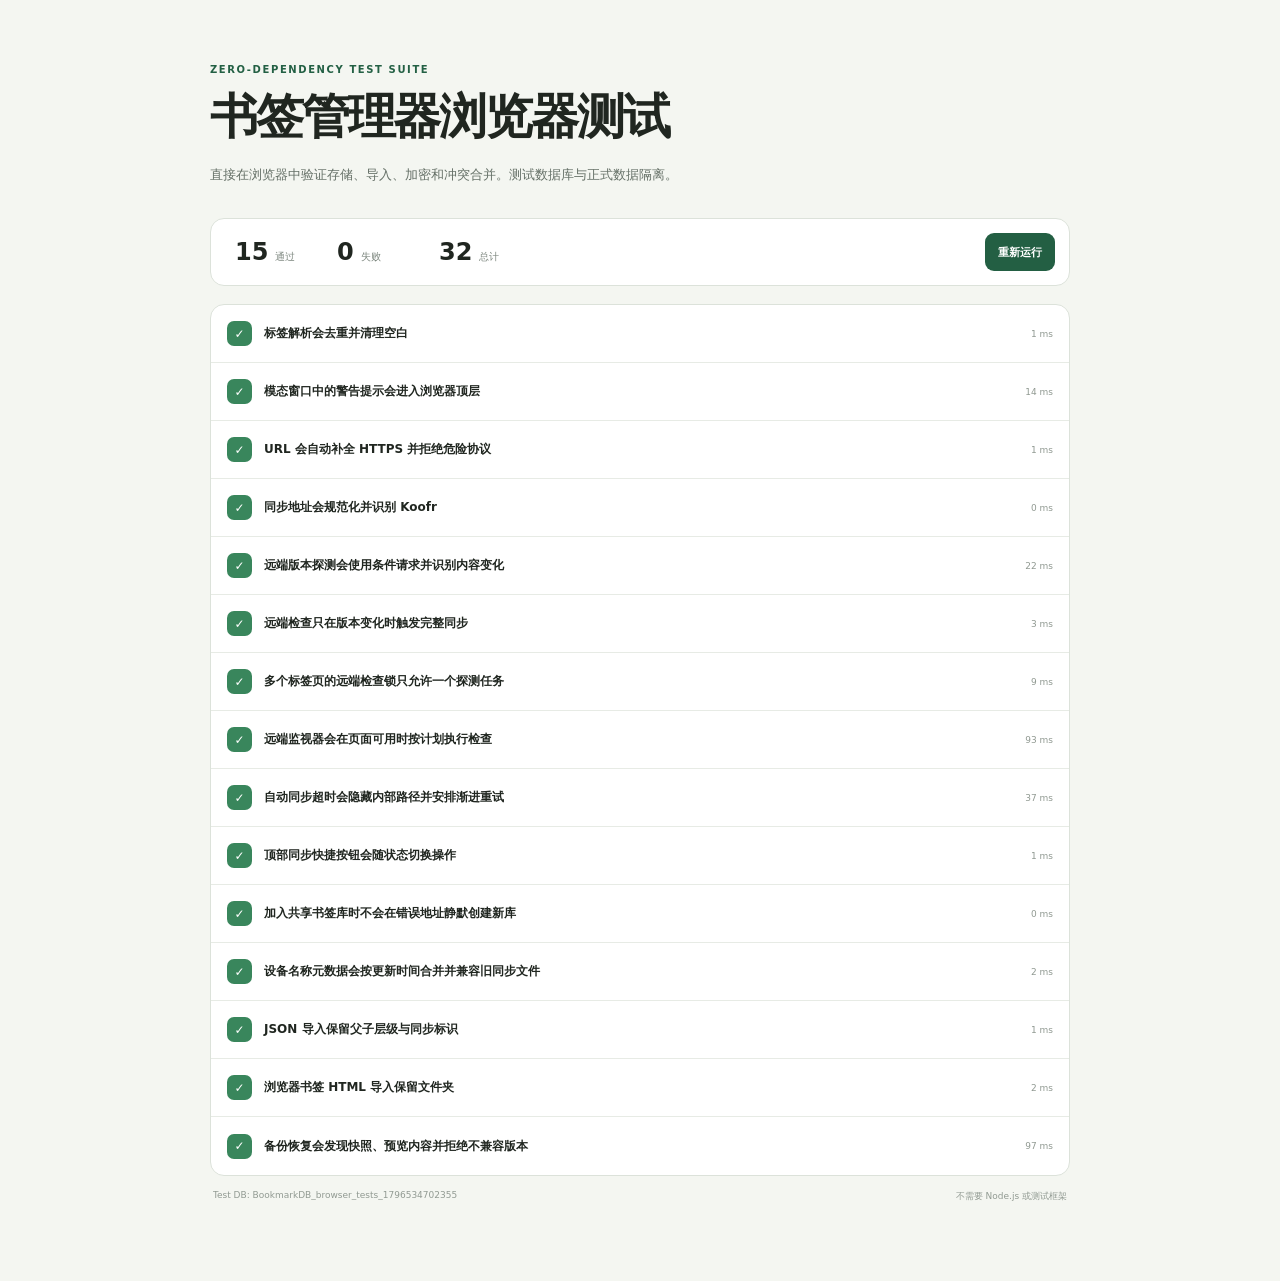
==== tests/index.html @ 53d7b7fb "fix: place shared library action in sync flow" ====
<!doctype html>
<html lang="zh-CN">
<head>
    <meta charset="UTF-8">
    <meta name="viewport" content="width=device-width, initial-scale=1.0">
    <meta name="referrer" content="no-referrer">
    <meta http-equiv="Cache-Control" content="no-cache, no-store, must-revalidate">
    <title>Bookmark Manager · Browser Tests</title>
    <link rel="stylesheet" href="styles.css">
    <script>
        globalThis.BOOKMARK_TEST_DB_NAME = `BookmarkDB_browser_tests_${Date.now()}`;
        globalThis.BOOKMARK_TEST_SYNC_TIMEOUT_MS = 35;
    </script>
    <script src="../js/core/translations.js?v=20260829-36" defer></script>
    <script src="../js/core/config.js?v=20260829-36" defer></script>
    <script src="../js/core/coordination.js?v=20260829-36" defer></script>
    <script src="../js/core/storage.js?v=20260829-36" defer></script>
    <script src="../js/core/utils.js?v=20260829-36" defer></script>
    <script src="../js/sync/backup.js?v=20260829-36" defer></script>
    <script src="../js/sync/local-folder.js?v=20260829-36" defer></script>
    <script src="../js/sync/coordinator.js?v=20260829-36" defer></script>
    <script src="../js/sync/providers.js?v=20260829-36" defer></script>
    <script src="../js/sync/remote-watch.js?v=20260829-36" defer></script>
    <script src="../js/sync/crypto.js?v=20260829-36" defer></script>
    <script src="../js/sync/backup-passphrase.js?v=20260829-36" defer></script>
    <script src="../js/sync/merge.js?v=20260829-36" defer></script>
    <script src="../js/data/transfer.js?v=20260829-36" defer></script>
    <script src="../js/ui/backup-restore.js?v=20260829-36" defer></script>
    <script src="test-runner.js?v=20260829-36" defer></script>
</head>
<body>
    <main class="test-shell">
        <header>
            <p class="eyebrow">ZERO-DEPENDENCY TEST SUITE</p>
            <h1>书签管理器浏览器测试</h1>
            <p>直接在浏览器中验证存储、导入、加密和冲突合并。测试数据库与正式数据隔离。</p>
        </header>

        <section class="summary" aria-live="polite">
            <div><strong id="passed-count">0</strong><span>通过</span></div>
            <div><strong id="failed-count">0</strong><span>失败</span></div>
            <div><strong id="total-count">0</strong><span>总计</span></div>
            <button id="rerun-button" type="button">重新运行</button>
        </section>

        <section class="test-list" id="test-list" aria-label="测试结果">
            <p class="running">正在运行测试…</p>
        </section>

        <footer>
            <span id="test-database-name"></span>
            <span>不需要 Node.js 或测试框架</span>
        </footer>
    </main>
</body>
</html>
---- tests/styles.css ----
:root {
    font-family: Inter, "Segoe UI", "PingFang SC", "Microsoft YaHei", system-ui, sans-serif;
    color: #202620;
    background: #f4f6f1;
    color-scheme: light;
}

* { box-sizing: border-box; }
body { min-width: 320px; min-height: 100vh; margin: 0; background: #f4f6f1; }
button { font: inherit; }

.test-shell {
    width: min(860px, calc(100% - 32px));
    margin: 0 auto;
    padding: 64px 0;
}

header { margin-bottom: 32px; }
.eyebrow { margin: 0 0 10px; color: #236044; font-size: 10px; font-weight: 800; letter-spacing: .16em; }
h1 { margin: 0; font-size: clamp(30px, 5vw, 48px); letter-spacing: -.045em; }
header > p:last-child { max-width: 620px; margin: 15px 0 0; color: #657067; font-size: 13px; line-height: 1.7; }

.summary {
    display: flex;
    align-items: center;
    gap: 10px;
    margin-bottom: 18px;
    padding: 14px;
    background: #fff;
    border: 1px solid #dce2da;
    border-radius: 14px;
}

.summary > div {
    display: flex;
    min-width: 92px;
    align-items: baseline;
    gap: 7px;
    padding: 5px 10px;
}
.summary strong { font-size: 24px; font-weight: 650; font-variant-numeric: tabular-nums; }
.summary span { color: #7d877f; font-size: 10px; }
.summary button {
    min-height: 38px;
    margin-left: auto;
    padding: 8px 13px;
    color: #fff;
    font-size: 11px;
    font-weight: 700;
    background: #235f43;
    border: 0;
    border-radius: 9px;
    cursor: pointer;
}

.test-list {
    overflow: hidden;
    background: #fff;
    border: 1px solid #dce2da;
    border-radius: 14px;
}

.running { margin: 0; padding: 24px; color: #7d877f; font-size: 12px; }
.test-result {
    display: grid;
    grid-template-columns: 26px minmax(0, 1fr) auto;
    align-items: center;
    gap: 11px;
    min-height: 58px;
    padding: 10px 16px;
    border-bottom: 1px solid #e7ebe5;
}
.test-result:last-child { border-bottom: 0; }
.test-icon {
    display: grid;
    width: 25px;
    height: 25px;
    color: #fff;
    font-size: 12px;
    font-weight: 800;
    background: #39865c;
    border-radius: 7px;
    place-items: center;
}
.test-result.failed .test-icon { background: #bc4a4a; }
.test-copy { min-width: 0; }
.test-copy strong { display: block; font-size: 12px; }
.test-copy pre {
    margin: 5px 0 0;
    overflow: auto;
    color: #a33c3c;
    font: 10px/1.5 ui-monospace, Consolas, monospace;
    white-space: pre-wrap;
}
.test-duration { color: #909991; font-size: 9px; font-variant-numeric: tabular-nums; }

footer { display: flex; justify-content: space-between; gap: 15px; padding: 14px 3px; color: #919a92; font-size: 9px; }
footer span:first-child { overflow: hidden; text-overflow: ellipsis; white-space: nowrap; }

@media (max-width: 560px) {
    .test-shell { width: min(100% - 20px, 860px); padding: 32px 0; }
    .summary { flex-wrap: wrap; }
    .summary > div { min-width: 65px; padding-inline: 5px; }
    .summary button { width: 100%; margin: 4px 0 0; }
    .test-result { grid-template-columns: 26px minmax(0, 1fr); }
    .test-duration { grid-column: 2; }
    footer { flex-direction: column; }
}
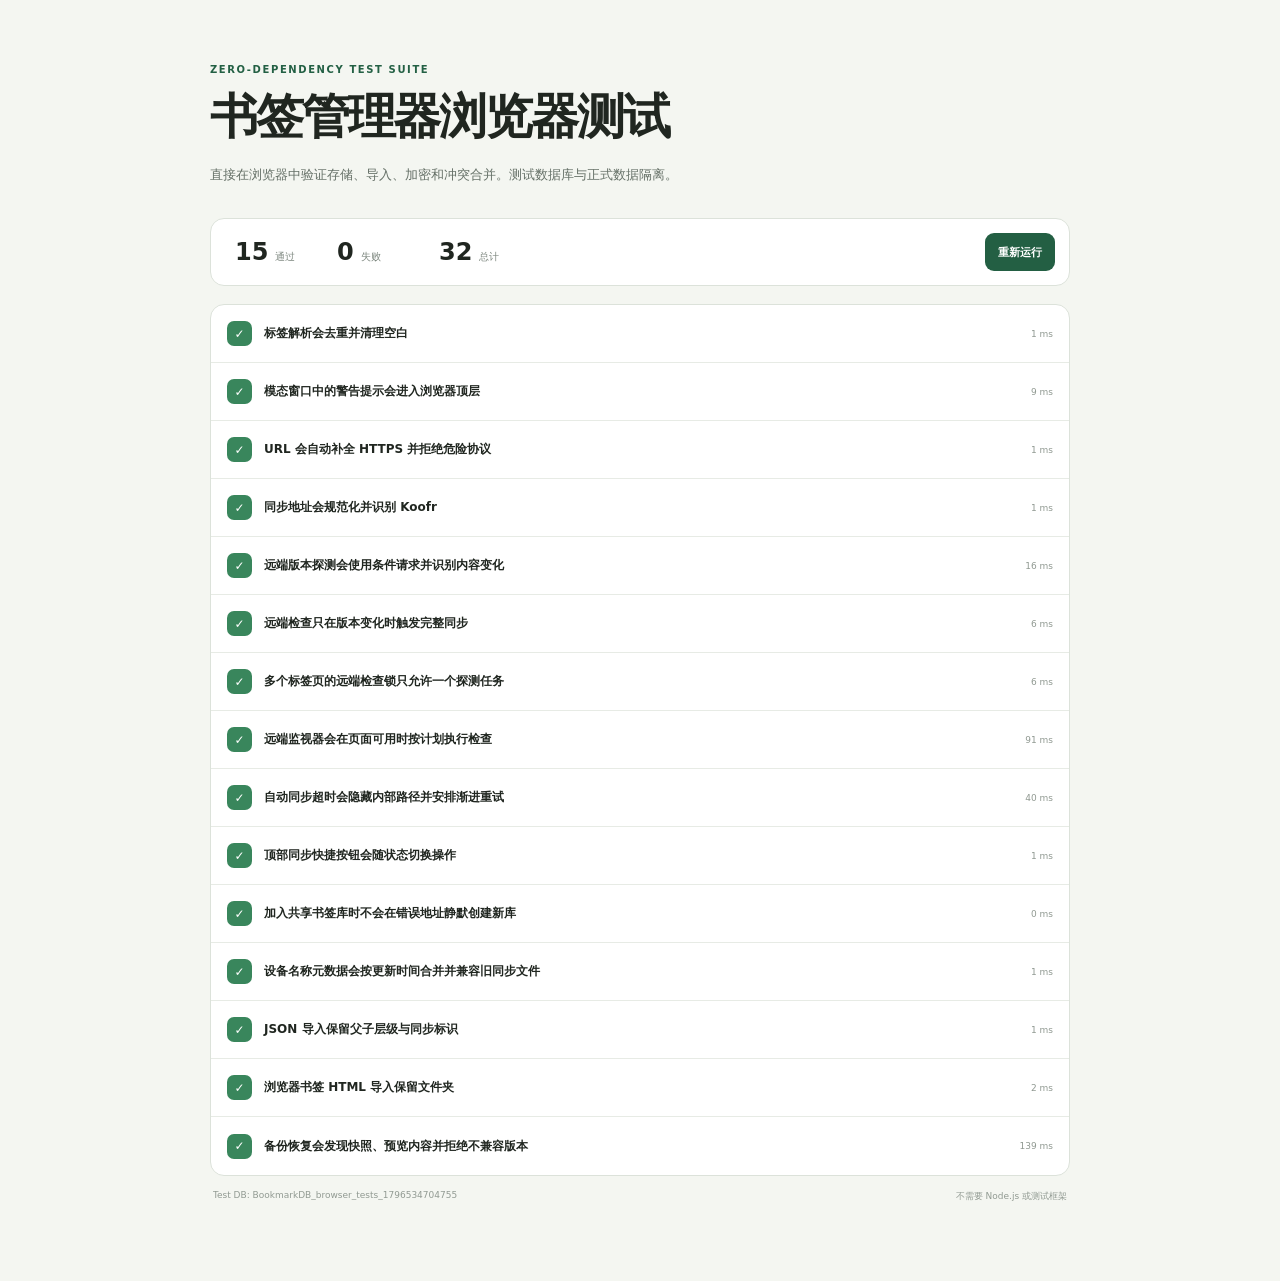
==== commit 44f7a7cf: "fix: keep shared library action discoverable" ====
--- a/tests/index.html
+++ b/tests/index.html
@@ -11,22 +11,22 @@
         globalThis.BOOKMARK_TEST_DB_NAME = `BookmarkDB_browser_tests_${Date.now()}`;
         globalThis.BOOKMARK_TEST_SYNC_TIMEOUT_MS = 35;
     </script>
-    <script src="../js/core/translations.js?v=20260829-36" defer></script>
-    <script src="../js/core/config.js?v=20260829-36" defer></script>
-    <script src="../js/core/coordination.js?v=20260829-36" defer></script>
-    <script src="../js/core/storage.js?v=20260829-36" defer></script>
-    <script src="../js/core/utils.js?v=20260829-36" defer></script>
-    <script src="../js/sync/backup.js?v=20260829-36" defer></script>
-    <script src="../js/sync/local-folder.js?v=20260829-36" defer></script>
-    <script src="../js/sync/coordinator.js?v=20260829-36" defer></script>
-    <script src="../js/sync/providers.js?v=20260829-36" defer></script>
-    <script src="../js/sync/remote-watch.js?v=20260829-36" defer></script>
-    <script src="../js/sync/crypto.js?v=20260829-36" defer></script>
-    <script src="../js/sync/backup-passphrase.js?v=20260829-36" defer></script>
-    <script src="../js/sync/merge.js?v=20260829-36" defer></script>
-    <script src="../js/data/transfer.js?v=20260829-36" defer></script>
-    <script src="../js/ui/backup-restore.js?v=20260829-36" defer></script>
-    <script src="test-runner.js?v=20260829-36" defer></script>
+    <script src="../js/core/translations.js?v=20260829-37" defer></script>
+    <script src="../js/core/config.js?v=20260829-37" defer></script>
+    <script src="../js/core/coordination.js?v=20260829-37" defer></script>
+    <script src="../js/core/storage.js?v=20260829-37" defer></script>
+    <script src="../js/core/utils.js?v=20260829-37" defer></script>
+    <script src="../js/sync/backup.js?v=20260829-37" defer></script>
+    <script src="../js/sync/local-folder.js?v=20260829-37" defer></script>
+    <script src="../js/sync/coordinator.js?v=20260829-37" defer></script>
+    <script src="../js/sync/providers.js?v=20260829-37" defer></script>
+    <script src="../js/sync/remote-watch.js?v=20260829-37" defer></script>
+    <script src="../js/sync/crypto.js?v=20260829-37" defer></script>
+    <script src="../js/sync/backup-passphrase.js?v=20260829-37" defer></script>
+    <script src="../js/sync/merge.js?v=20260829-37" defer></script>
+    <script src="../js/data/transfer.js?v=20260829-37" defer></script>
+    <script src="../js/ui/backup-restore.js?v=20260829-37" defer></script>
+    <script src="test-runner.js?v=20260829-37" defer></script>
 </head>
 <body>
     <main class="test-shell">
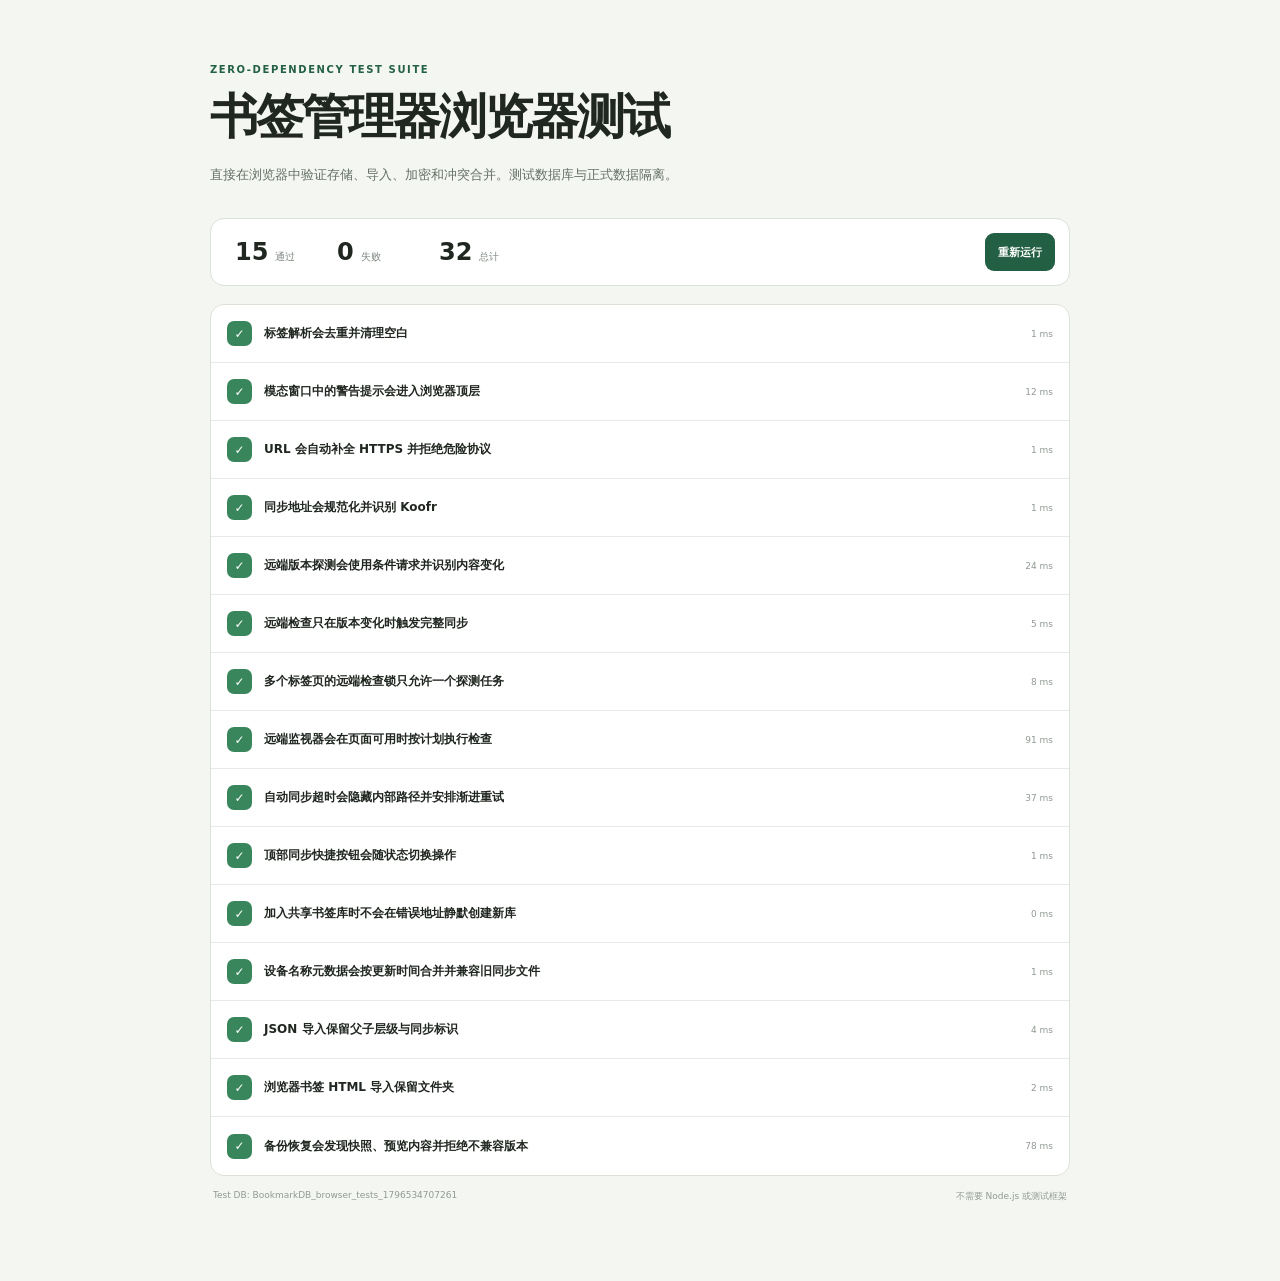
==== commit d6c19d62: "fix: prevent ambiguous shared library switching" ====
--- a/tests/index.html
+++ b/tests/index.html
@@ -11,22 +11,22 @@
         globalThis.BOOKMARK_TEST_DB_NAME = `BookmarkDB_browser_tests_${Date.now()}`;
         globalThis.BOOKMARK_TEST_SYNC_TIMEOUT_MS = 35;
     </script>
-    <script src="../js/core/translations.js?v=20260829-37" defer></script>
-    <script src="../js/core/config.js?v=20260829-37" defer></script>
-    <script src="../js/core/coordination.js?v=20260829-37" defer></script>
-    <script src="../js/core/storage.js?v=20260829-37" defer></script>
-    <script src="../js/core/utils.js?v=20260829-37" defer></script>
-    <script src="../js/sync/backup.js?v=20260829-37" defer></script>
-    <script src="../js/sync/local-folder.js?v=20260829-37" defer></script>
-    <script src="../js/sync/coordinator.js?v=20260829-37" defer></script>
-    <script src="../js/sync/providers.js?v=20260829-37" defer></script>
-    <script src="../js/sync/remote-watch.js?v=20260829-37" defer></script>
-    <script src="../js/sync/crypto.js?v=20260829-37" defer></script>
-    <script src="../js/sync/backup-passphrase.js?v=20260829-37" defer></script>
-    <script src="../js/sync/merge.js?v=20260829-37" defer></script>
-    <script src="../js/data/transfer.js?v=20260829-37" defer></script>
-    <script src="../js/ui/backup-restore.js?v=20260829-37" defer></script>
-    <script src="test-runner.js?v=20260829-37" defer></script>
+    <script src="../js/core/translations.js?v=20260829-38" defer></script>
+    <script src="../js/core/config.js?v=20260829-38" defer></script>
+    <script src="../js/core/coordination.js?v=20260829-38" defer></script>
+    <script src="../js/core/storage.js?v=20260829-38" defer></script>
+    <script src="../js/core/utils.js?v=20260829-38" defer></script>
+    <script src="../js/sync/backup.js?v=20260829-38" defer></script>
+    <script src="../js/sync/local-folder.js?v=20260829-38" defer></script>
+    <script src="../js/sync/coordinator.js?v=20260829-38" defer></script>
+    <script src="../js/sync/providers.js?v=20260829-38" defer></script>
+    <script src="../js/sync/remote-watch.js?v=20260829-38" defer></script>
+    <script src="../js/sync/crypto.js?v=20260829-38" defer></script>
+    <script src="../js/sync/backup-passphrase.js?v=20260829-38" defer></script>
+    <script src="../js/sync/merge.js?v=20260829-38" defer></script>
+    <script src="../js/data/transfer.js?v=20260829-38" defer></script>
+    <script src="../js/ui/backup-restore.js?v=20260829-38" defer></script>
+    <script src="test-runner.js?v=20260829-38" defer></script>
 </head>
 <body>
     <main class="test-shell">
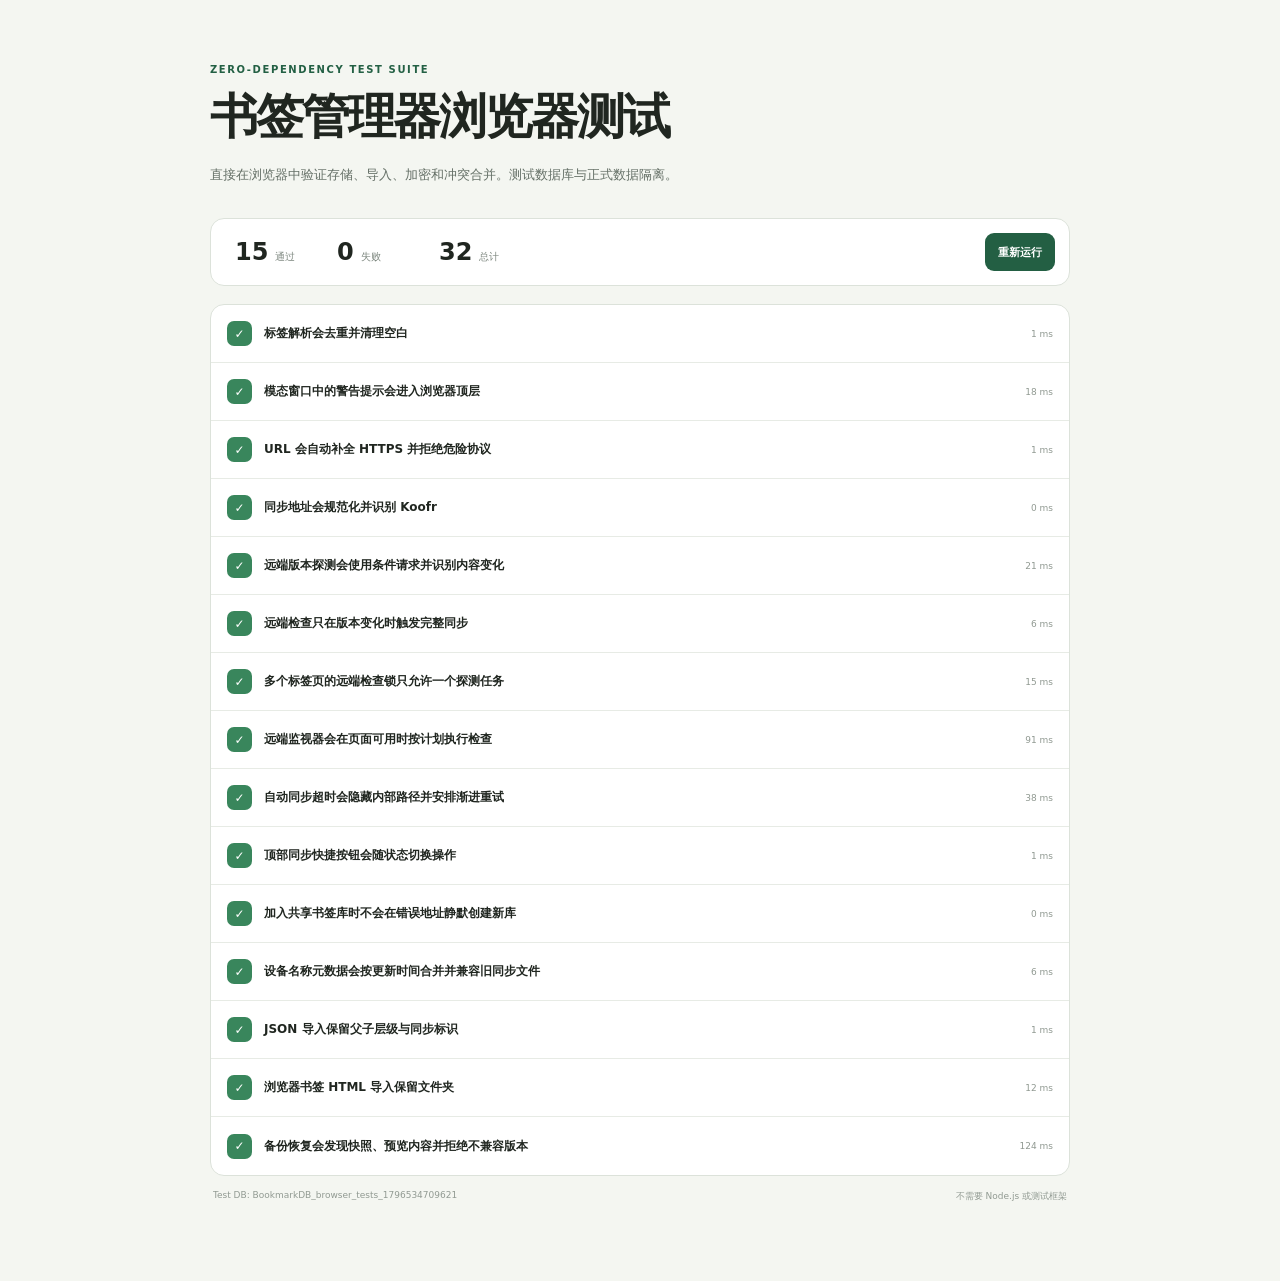
==== commit 67001652: "fix: refresh help content and readability" ====
--- a/tests/index.html
+++ b/tests/index.html
@@ -11,22 +11,22 @@
         globalThis.BOOKMARK_TEST_DB_NAME = `BookmarkDB_browser_tests_${Date.now()}`;
         globalThis.BOOKMARK_TEST_SYNC_TIMEOUT_MS = 35;
     </script>
-    <script src="../js/core/translations.js?v=20260829-38" defer></script>
-    <script src="../js/core/config.js?v=20260829-38" defer></script>
-    <script src="../js/core/coordination.js?v=20260829-38" defer></script>
-    <script src="../js/core/storage.js?v=20260829-38" defer></script>
-    <script src="../js/core/utils.js?v=20260829-38" defer></script>
-    <script src="../js/sync/backup.js?v=20260829-38" defer></script>
-    <script src="../js/sync/local-folder.js?v=20260829-38" defer></script>
-    <script src="../js/sync/coordinator.js?v=20260829-38" defer></script>
-    <script src="../js/sync/providers.js?v=20260829-38" defer></script>
-    <script src="../js/sync/remote-watch.js?v=20260829-38" defer></script>
-    <script src="../js/sync/crypto.js?v=20260829-38" defer></script>
-    <script src="../js/sync/backup-passphrase.js?v=20260829-38" defer></script>
-    <script src="../js/sync/merge.js?v=20260829-38" defer></script>
-    <script src="../js/data/transfer.js?v=20260829-38" defer></script>
-    <script src="../js/ui/backup-restore.js?v=20260829-38" defer></script>
-    <script src="test-runner.js?v=20260829-38" defer></script>
+    <script src="../js/core/translations.js?v=20260829-39" defer></script>
+    <script src="../js/core/config.js?v=20260829-39" defer></script>
+    <script src="../js/core/coordination.js?v=20260829-39" defer></script>
+    <script src="../js/core/storage.js?v=20260829-39" defer></script>
+    <script src="../js/core/utils.js?v=20260829-39" defer></script>
+    <script src="../js/sync/backup.js?v=20260829-39" defer></script>
+    <script src="../js/sync/local-folder.js?v=20260829-39" defer></script>
+    <script src="../js/sync/coordinator.js?v=20260829-39" defer></script>
+    <script src="../js/sync/providers.js?v=20260829-39" defer></script>
+    <script src="../js/sync/remote-watch.js?v=20260829-39" defer></script>
+    <script src="../js/sync/crypto.js?v=20260829-39" defer></script>
+    <script src="../js/sync/backup-passphrase.js?v=20260829-39" defer></script>
+    <script src="../js/sync/merge.js?v=20260829-39" defer></script>
+    <script src="../js/data/transfer.js?v=20260829-39" defer></script>
+    <script src="../js/ui/backup-restore.js?v=20260829-39" defer></script>
+    <script src="test-runner.js?v=20260829-39" defer></script>
 </head>
 <body>
     <main class="test-shell">
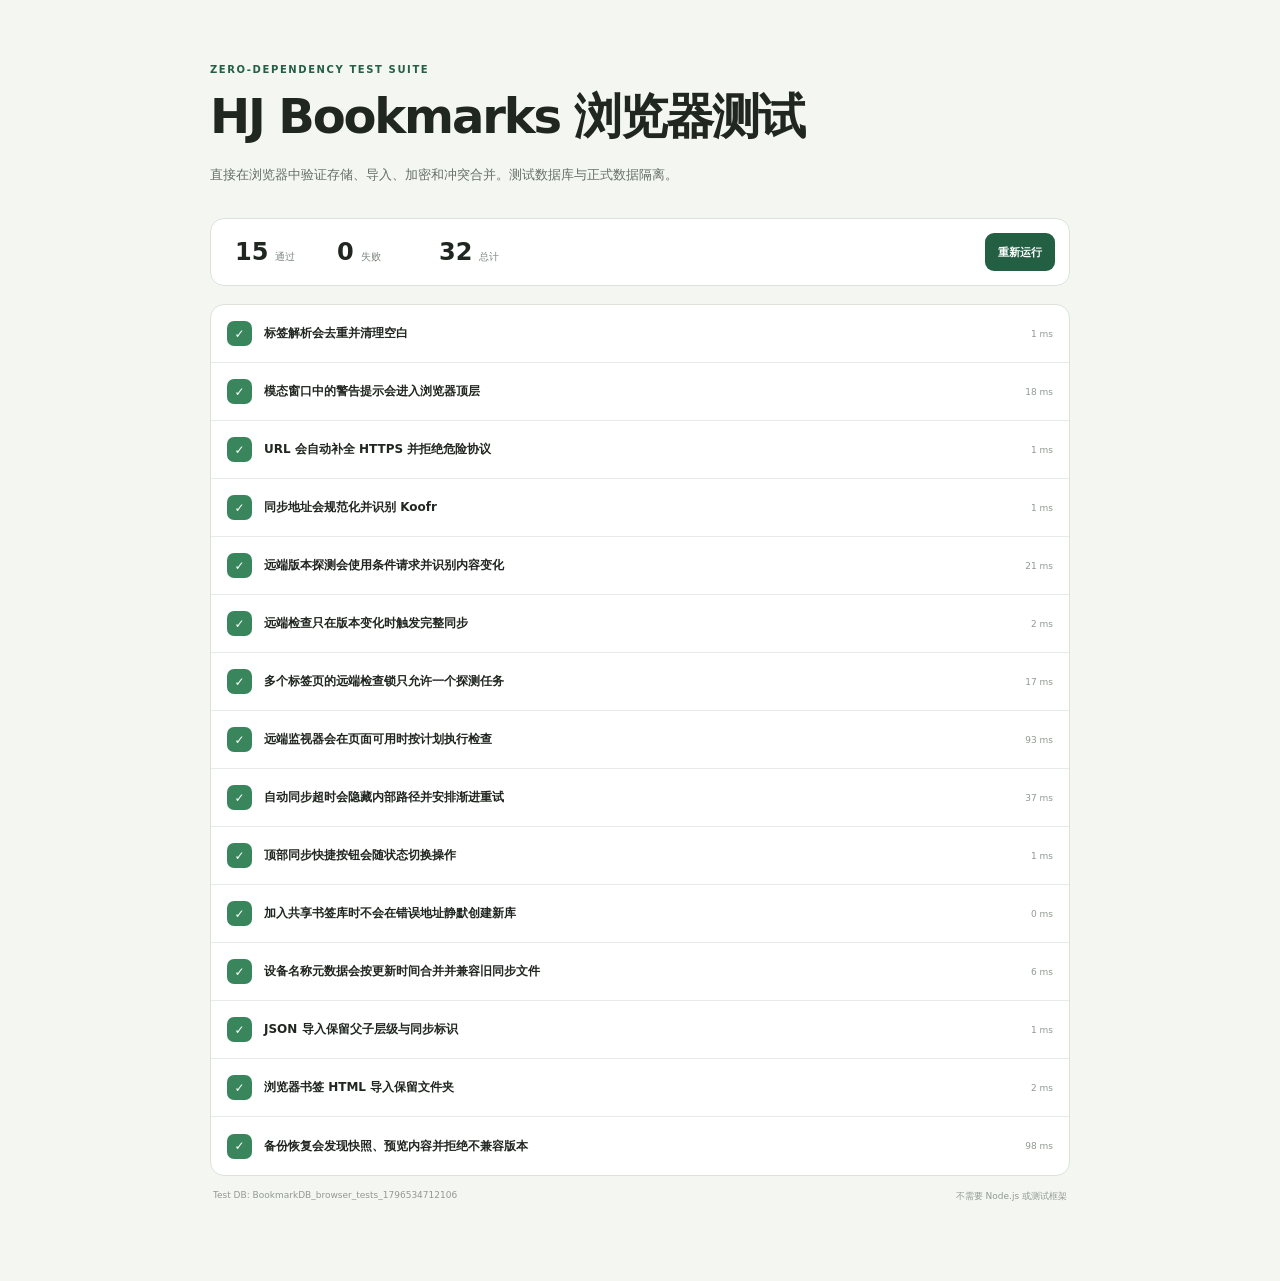
==== commit ed8bf18d: "chore: adopt HJ Bookmarks branding and MIT license" ====
--- a/tests/index.html
+++ b/tests/index.html
@@ -5,34 +5,34 @@
     <meta name="viewport" content="width=device-width, initial-scale=1.0">
     <meta name="referrer" content="no-referrer">
     <meta http-equiv="Cache-Control" content="no-cache, no-store, must-revalidate">
-    <title>Bookmark Manager · Browser Tests</title>
+    <title>HJ Bookmarks · Browser Tests</title>
     <link rel="stylesheet" href="styles.css">
     <script>
         globalThis.BOOKMARK_TEST_DB_NAME = `BookmarkDB_browser_tests_${Date.now()}`;
         globalThis.BOOKMARK_TEST_SYNC_TIMEOUT_MS = 35;
     </script>
-    <script src="../js/core/translations.js?v=20260829-39" defer></script>
-    <script src="../js/core/config.js?v=20260829-39" defer></script>
-    <script src="../js/core/coordination.js?v=20260829-39" defer></script>
-    <script src="../js/core/storage.js?v=20260829-39" defer></script>
-    <script src="../js/core/utils.js?v=20260829-39" defer></script>
-    <script src="../js/sync/backup.js?v=20260829-39" defer></script>
-    <script src="../js/sync/local-folder.js?v=20260829-39" defer></script>
-    <script src="../js/sync/coordinator.js?v=20260829-39" defer></script>
-    <script src="../js/sync/providers.js?v=20260829-39" defer></script>
-    <script src="../js/sync/remote-watch.js?v=20260829-39" defer></script>
-    <script src="../js/sync/crypto.js?v=20260829-39" defer></script>
-    <script src="../js/sync/backup-passphrase.js?v=20260829-39" defer></script>
-    <script src="../js/sync/merge.js?v=20260829-39" defer></script>
-    <script src="../js/data/transfer.js?v=20260829-39" defer></script>
-    <script src="../js/ui/backup-restore.js?v=20260829-39" defer></script>
-    <script src="test-runner.js?v=20260829-39" defer></script>
+    <script src="../js/core/translations.js?v=20260829-40" defer></script>
+    <script src="../js/core/config.js?v=20260829-40" defer></script>
+    <script src="../js/core/coordination.js?v=20260829-40" defer></script>
+    <script src="../js/core/storage.js?v=20260829-40" defer></script>
+    <script src="../js/core/utils.js?v=20260829-40" defer></script>
+    <script src="../js/sync/backup.js?v=20260829-40" defer></script>
+    <script src="../js/sync/local-folder.js?v=20260829-40" defer></script>
+    <script src="../js/sync/coordinator.js?v=20260829-40" defer></script>
+    <script src="../js/sync/providers.js?v=20260829-40" defer></script>
+    <script src="../js/sync/remote-watch.js?v=20260829-40" defer></script>
+    <script src="../js/sync/crypto.js?v=20260829-40" defer></script>
+    <script src="../js/sync/backup-passphrase.js?v=20260829-40" defer></script>
+    <script src="../js/sync/merge.js?v=20260829-40" defer></script>
+    <script src="../js/data/transfer.js?v=20260829-40" defer></script>
+    <script src="../js/ui/backup-restore.js?v=20260829-40" defer></script>
+    <script src="test-runner.js?v=20260829-40" defer></script>
 </head>
 <body>
     <main class="test-shell">
         <header>
             <p class="eyebrow">ZERO-DEPENDENCY TEST SUITE</p>
-            <h1>书签管理器浏览器测试</h1>
+            <h1>HJ Bookmarks 浏览器测试</h1>
             <p>直接在浏览器中验证存储、导入、加密和冲突合并。测试数据库与正式数据隔离。</p>
         </header>
 
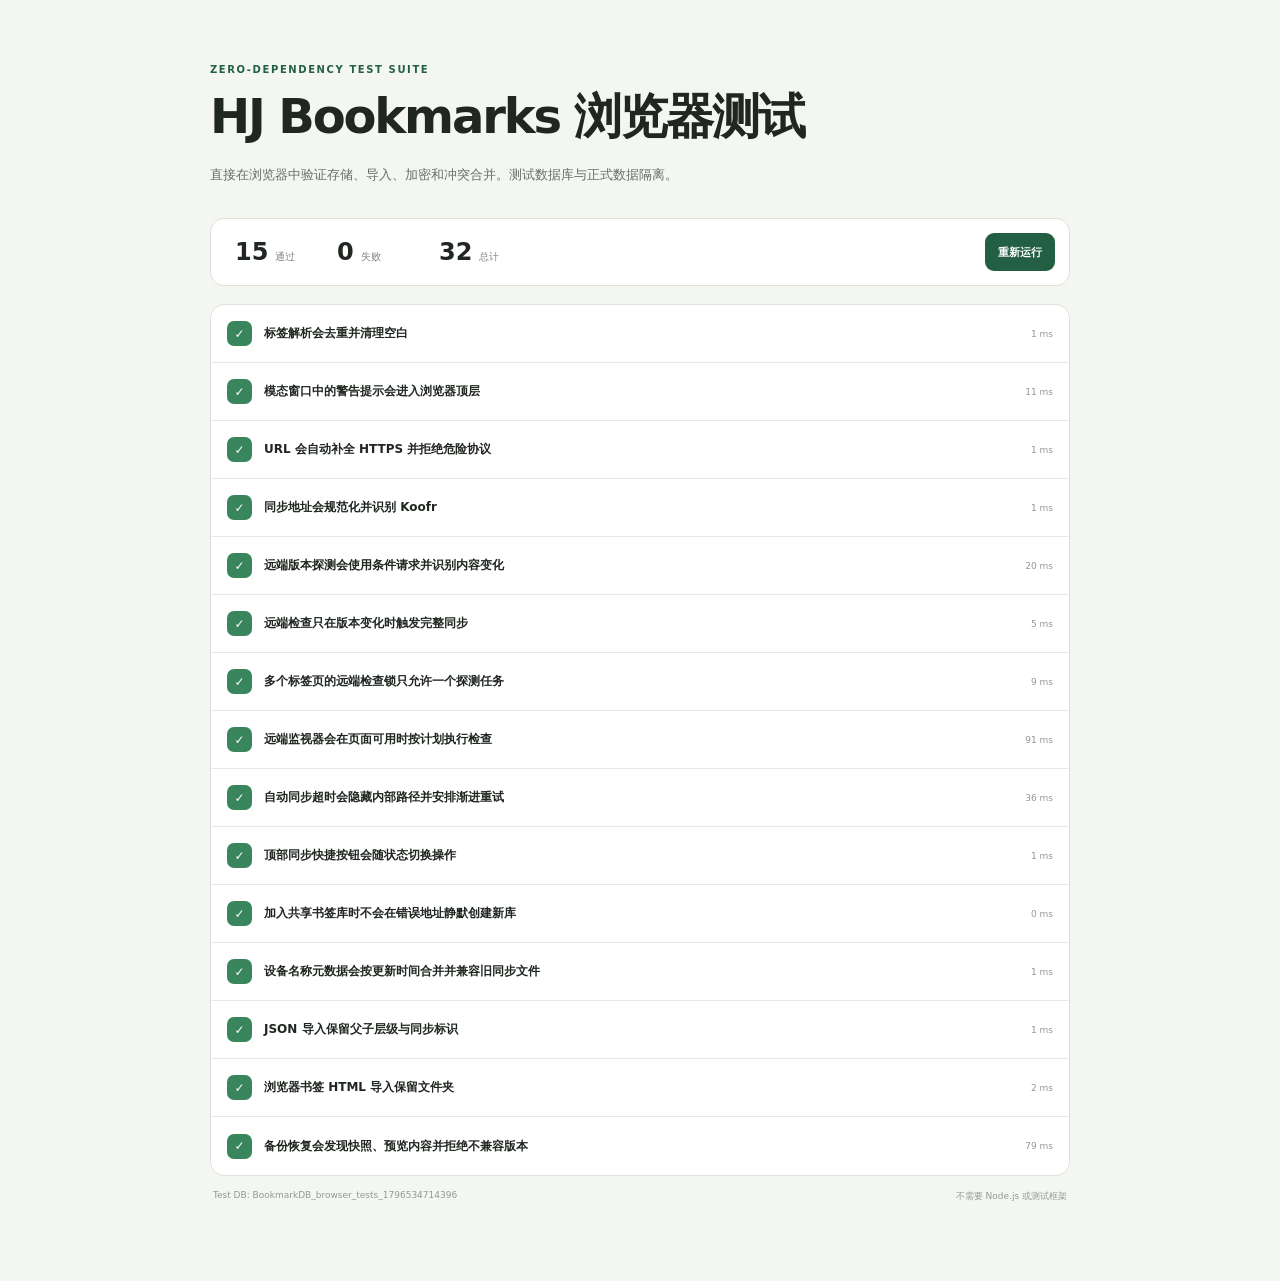
==== commit 5c2d030d: "docs: use only generic Koofr addresses" ====
--- a/tests/index.html
+++ b/tests/index.html
@@ -11,22 +11,22 @@
         globalThis.BOOKMARK_TEST_DB_NAME = `BookmarkDB_browser_tests_${Date.now()}`;
         globalThis.BOOKMARK_TEST_SYNC_TIMEOUT_MS = 35;
     </script>
-    <script src="../js/core/translations.js?v=20260829-40" defer></script>
-    <script src="../js/core/config.js?v=20260829-40" defer></script>
-    <script src="../js/core/coordination.js?v=20260829-40" defer></script>
-    <script src="../js/core/storage.js?v=20260829-40" defer></script>
-    <script src="../js/core/utils.js?v=20260829-40" defer></script>
-    <script src="../js/sync/backup.js?v=20260829-40" defer></script>
-    <script src="../js/sync/local-folder.js?v=20260829-40" defer></script>
-    <script src="../js/sync/coordinator.js?v=20260829-40" defer></script>
-    <script src="../js/sync/providers.js?v=20260829-40" defer></script>
-    <script src="../js/sync/remote-watch.js?v=20260829-40" defer></script>
-    <script src="../js/sync/crypto.js?v=20260829-40" defer></script>
-    <script src="../js/sync/backup-passphrase.js?v=20260829-40" defer></script>
-    <script src="../js/sync/merge.js?v=20260829-40" defer></script>
-    <script src="../js/data/transfer.js?v=20260829-40" defer></script>
-    <script src="../js/ui/backup-restore.js?v=20260829-40" defer></script>
-    <script src="test-runner.js?v=20260829-40" defer></script>
+    <script src="../js/core/translations.js?v=20260829-41" defer></script>
+    <script src="../js/core/config.js?v=20260829-41" defer></script>
+    <script src="../js/core/coordination.js?v=20260829-41" defer></script>
+    <script src="../js/core/storage.js?v=20260829-41" defer></script>
+    <script src="../js/core/utils.js?v=20260829-41" defer></script>
+    <script src="../js/sync/backup.js?v=20260829-41" defer></script>
+    <script src="../js/sync/local-folder.js?v=20260829-41" defer></script>
+    <script src="../js/sync/coordinator.js?v=20260829-41" defer></script>
+    <script src="../js/sync/providers.js?v=20260829-41" defer></script>
+    <script src="../js/sync/remote-watch.js?v=20260829-41" defer></script>
+    <script src="../js/sync/crypto.js?v=20260829-41" defer></script>
+    <script src="../js/sync/backup-passphrase.js?v=20260829-41" defer></script>
+    <script src="../js/sync/merge.js?v=20260829-41" defer></script>
+    <script src="../js/data/transfer.js?v=20260829-41" defer></script>
+    <script src="../js/ui/backup-restore.js?v=20260829-41" defer></script>
+    <script src="test-runner.js?v=20260829-41" defer></script>
 </head>
 <body>
     <main class="test-shell">
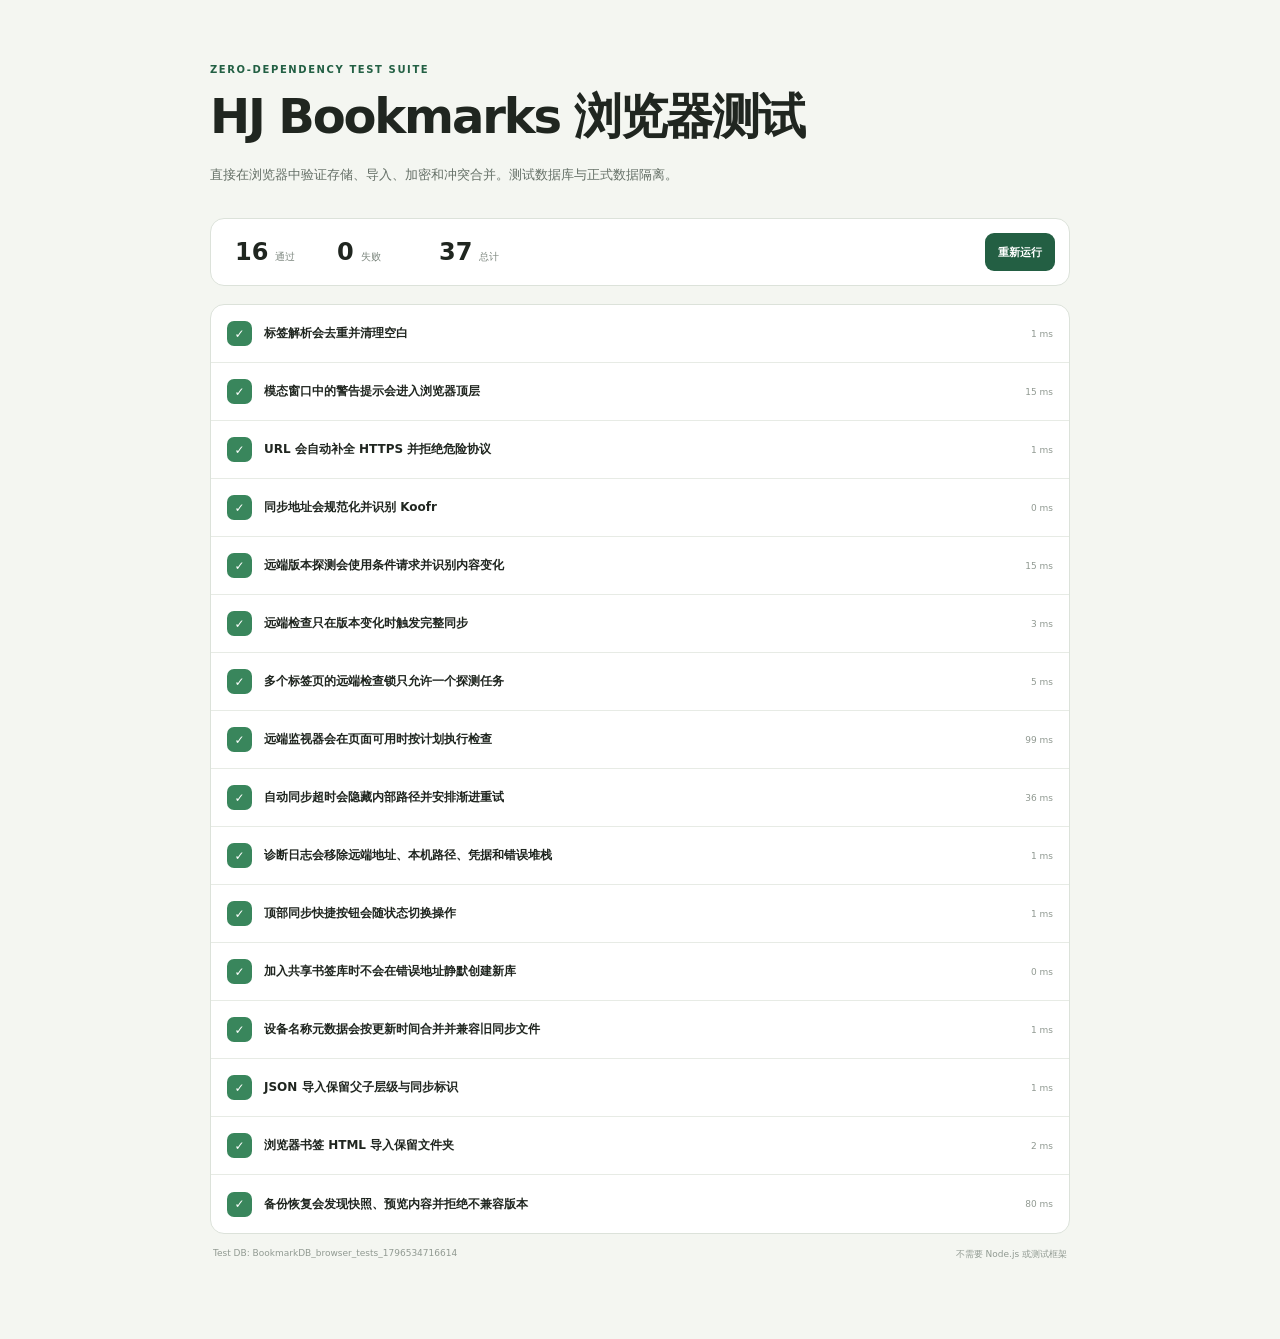
==== commit 4f768a52: "feat: add privacy audit safeguards" ====
--- a/tests/index.html
+++ b/tests/index.html
@@ -11,22 +11,22 @@
         globalThis.BOOKMARK_TEST_DB_NAME = `BookmarkDB_browser_tests_${Date.now()}`;
         globalThis.BOOKMARK_TEST_SYNC_TIMEOUT_MS = 35;
     </script>
-    <script src="../js/core/translations.js?v=20260829-41" defer></script>
-    <script src="../js/core/config.js?v=20260829-41" defer></script>
-    <script src="../js/core/coordination.js?v=20260829-41" defer></script>
-    <script src="../js/core/storage.js?v=20260829-41" defer></script>
-    <script src="../js/core/utils.js?v=20260829-41" defer></script>
-    <script src="../js/sync/backup.js?v=20260829-41" defer></script>
-    <script src="../js/sync/local-folder.js?v=20260829-41" defer></script>
-    <script src="../js/sync/coordinator.js?v=20260829-41" defer></script>
-    <script src="../js/sync/providers.js?v=20260829-41" defer></script>
-    <script src="../js/sync/remote-watch.js?v=20260829-41" defer></script>
-    <script src="../js/sync/crypto.js?v=20260829-41" defer></script>
-    <script src="../js/sync/backup-passphrase.js?v=20260829-41" defer></script>
-    <script src="../js/sync/merge.js?v=20260829-41" defer></script>
-    <script src="../js/data/transfer.js?v=20260829-41" defer></script>
-    <script src="../js/ui/backup-restore.js?v=20260829-41" defer></script>
-    <script src="test-runner.js?v=20260829-41" defer></script>
+    <script src="../js/core/translations.js?v=20260829-42" defer></script>
+    <script src="../js/core/config.js?v=20260829-42" defer></script>
+    <script src="../js/core/coordination.js?v=20260829-42" defer></script>
+    <script src="../js/core/storage.js?v=20260829-42" defer></script>
+    <script src="../js/core/utils.js?v=20260829-42" defer></script>
+    <script src="../js/sync/backup.js?v=20260829-42" defer></script>
+    <script src="../js/sync/local-folder.js?v=20260829-42" defer></script>
+    <script src="../js/sync/coordinator.js?v=20260829-42" defer></script>
+    <script src="../js/sync/providers.js?v=20260829-42" defer></script>
+    <script src="../js/sync/remote-watch.js?v=20260829-42" defer></script>
+    <script src="../js/sync/crypto.js?v=20260829-42" defer></script>
+    <script src="../js/sync/backup-passphrase.js?v=20260829-42" defer></script>
+    <script src="../js/sync/merge.js?v=20260829-42" defer></script>
+    <script src="../js/data/transfer.js?v=20260829-42" defer></script>
+    <script src="../js/ui/backup-restore.js?v=20260829-42" defer></script>
+    <script src="test-runner.js?v=20260829-42" defer></script>
 </head>
 <body>
     <main class="test-shell">
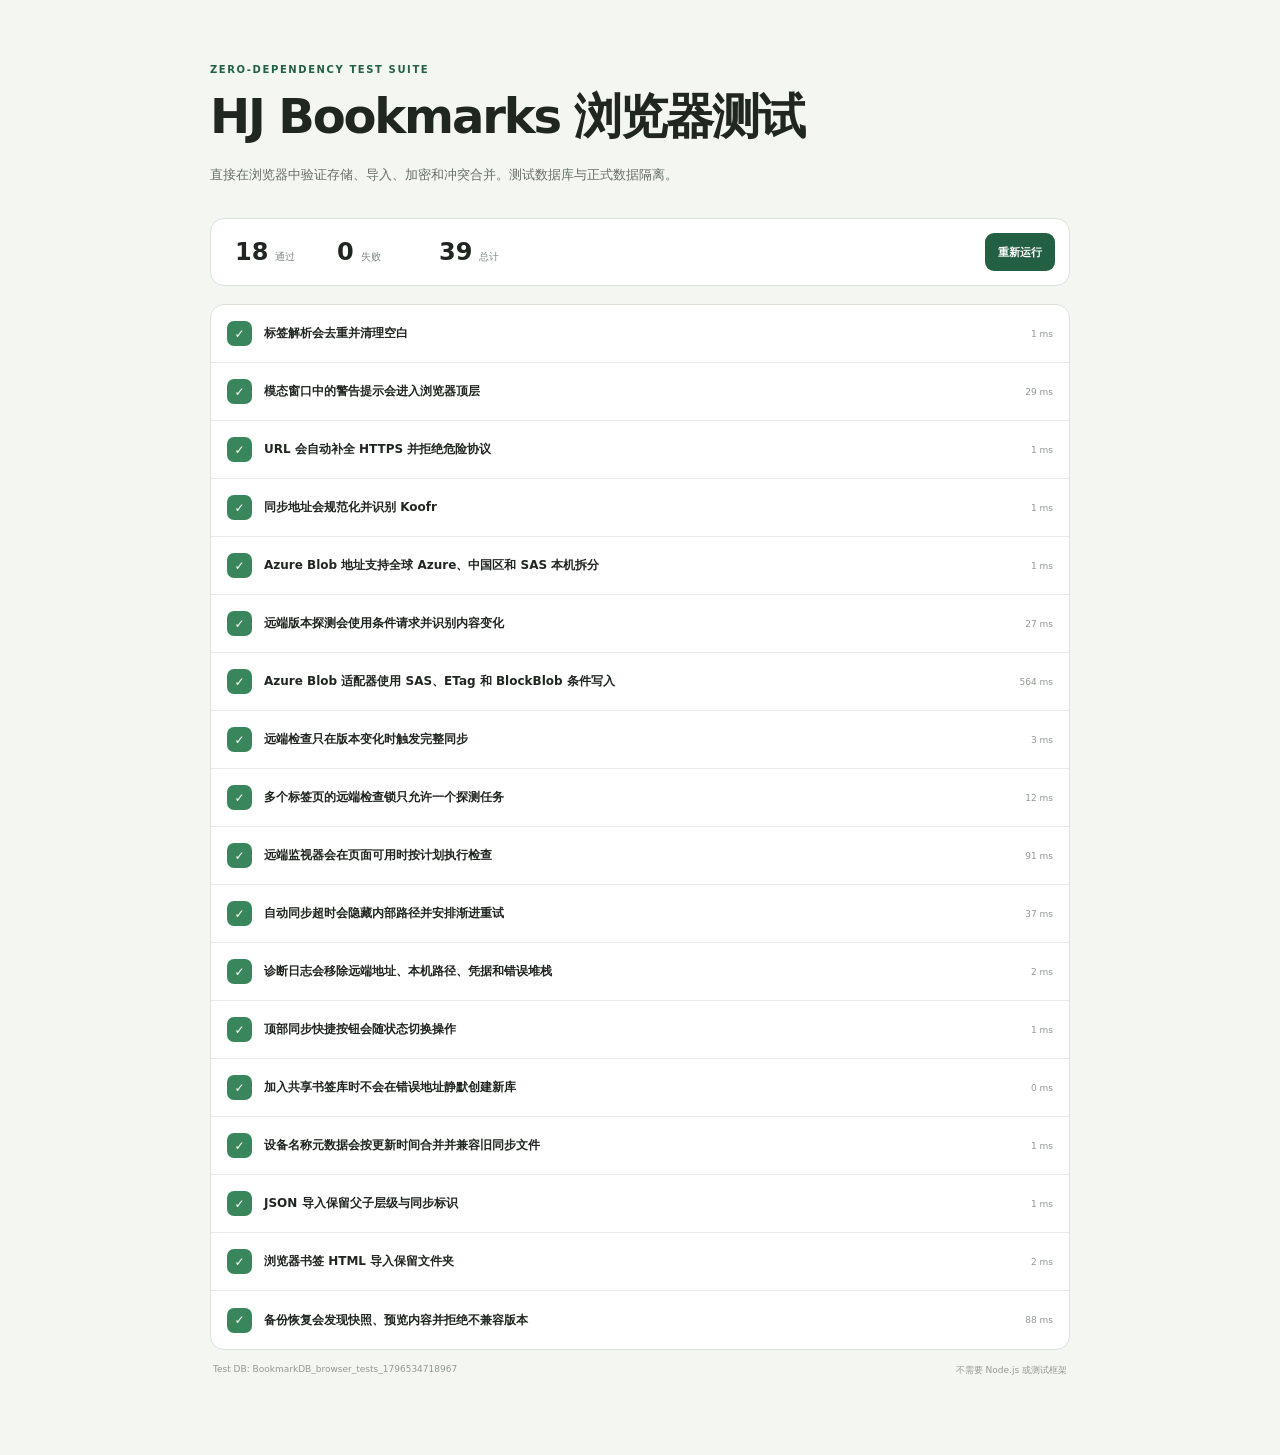
==== commit a4dfeb52: "feat: add Azure Blob sync for global and China clouds" ====
--- a/tests/index.html
+++ b/tests/index.html
@@ -11,22 +11,22 @@
         globalThis.BOOKMARK_TEST_DB_NAME = `BookmarkDB_browser_tests_${Date.now()}`;
         globalThis.BOOKMARK_TEST_SYNC_TIMEOUT_MS = 35;
     </script>
-    <script src="../js/core/translations.js?v=20260829-42" defer></script>
-    <script src="../js/core/config.js?v=20260829-42" defer></script>
-    <script src="../js/core/coordination.js?v=20260829-42" defer></script>
-    <script src="../js/core/storage.js?v=20260829-42" defer></script>
-    <script src="../js/core/utils.js?v=20260829-42" defer></script>
-    <script src="../js/sync/backup.js?v=20260829-42" defer></script>
-    <script src="../js/sync/local-folder.js?v=20260829-42" defer></script>
-    <script src="../js/sync/coordinator.js?v=20260829-42" defer></script>
-    <script src="../js/sync/providers.js?v=20260829-42" defer></script>
-    <script src="../js/sync/remote-watch.js?v=20260829-42" defer></script>
-    <script src="../js/sync/crypto.js?v=20260829-42" defer></script>
-    <script src="../js/sync/backup-passphrase.js?v=20260829-42" defer></script>
-    <script src="../js/sync/merge.js?v=20260829-42" defer></script>
-    <script src="../js/data/transfer.js?v=20260829-42" defer></script>
-    <script src="../js/ui/backup-restore.js?v=20260829-42" defer></script>
-    <script src="test-runner.js?v=20260829-42" defer></script>
+    <script src="../js/core/translations.js?v=20260829-43" defer></script>
+    <script src="../js/core/config.js?v=20260829-43" defer></script>
+    <script src="../js/core/coordination.js?v=20260829-43" defer></script>
+    <script src="../js/core/storage.js?v=20260829-43" defer></script>
+    <script src="../js/core/utils.js?v=20260829-43" defer></script>
+    <script src="../js/sync/backup.js?v=20260829-43" defer></script>
+    <script src="../js/sync/local-folder.js?v=20260829-43" defer></script>
+    <script src="../js/sync/coordinator.js?v=20260829-43" defer></script>
+    <script src="../js/sync/providers.js?v=20260829-43" defer></script>
+    <script src="../js/sync/remote-watch.js?v=20260829-43" defer></script>
+    <script src="../js/sync/crypto.js?v=20260829-43" defer></script>
+    <script src="../js/sync/backup-passphrase.js?v=20260829-43" defer></script>
+    <script src="../js/sync/merge.js?v=20260829-43" defer></script>
+    <script src="../js/data/transfer.js?v=20260829-43" defer></script>
+    <script src="../js/ui/backup-restore.js?v=20260829-43" defer></script>
+    <script src="test-runner.js?v=20260829-43" defer></script>
 </head>
 <body>
     <main class="test-shell">
